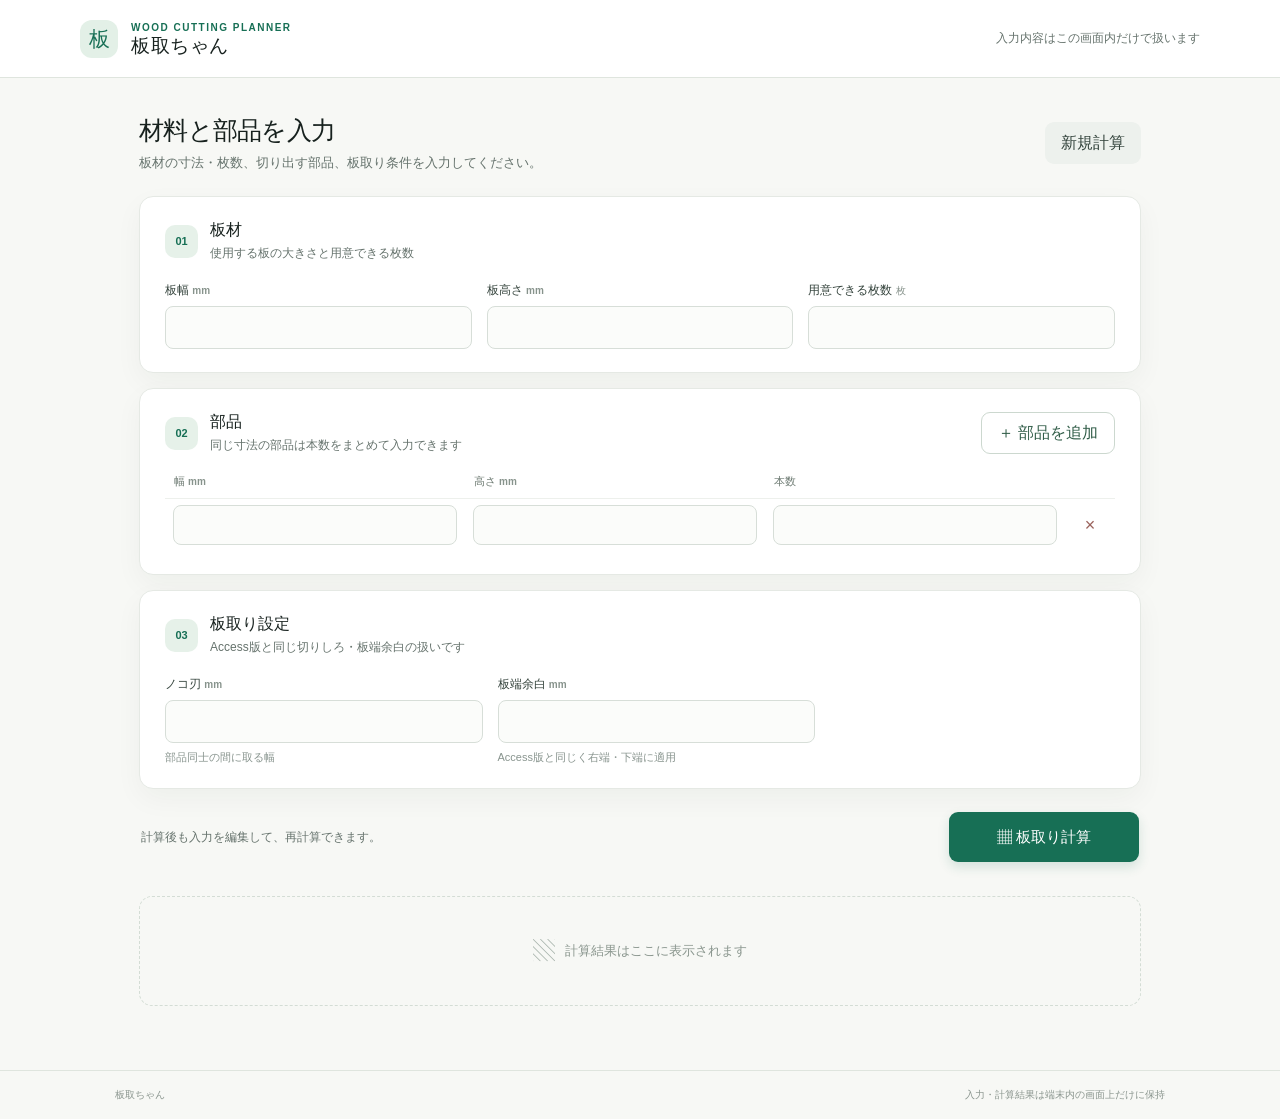
==== index.html @ e0b3828d "Add files via upload" ====
<!doctype html>
<html lang="ja">
<head>
  <meta charset="utf-8">
  <meta name="viewport" content="width=device-width, initial-scale=1">
  <meta name="theme-color" content="#f7f8f5">
  <title>板取ちゃん</title>
  <link rel="stylesheet" href="./style.css">
  <script src="./app.js" defer></script>
</head>
<body>
  <header class="site-header">
    <div class="brand-mark" aria-hidden="true">板</div>
    <div>
      <p class="eyebrow">WOOD CUTTING PLANNER</p>
      <h1>板取ちゃん</h1>
    </div>
    <p class="header-note">入力内容はこの画面内だけで扱います</p>
  </header>

  <main class="page-shell">
    <div class="intro-row">
      <div>
        <h2>材料と部品を入力</h2>
        <p>板材の寸法・枚数、切り出す部品、板取り条件を入力してください。</p>
      </div>
      <button class="button button-quiet" id="newCalculation" type="button">新規計算</button>
    </div>

    <div id="message" class="message" role="status" aria-live="polite" hidden></div>

    <form id="plannerForm" novalidate>
      <section class="card material-card" aria-labelledby="materialHeading">
        <div class="section-heading">
          <div class="step-badge">01</div>
          <div><h3 id="materialHeading">板材</h3><p>使用する板の大きさと用意できる枚数</p></div>
        </div>
        <div class="field-grid three-columns">
          <label class="field"><span>板幅 <small>mm</small></span><input name="boardWidth" type="number" min="1" step="1" inputmode="numeric" required></label>
          <label class="field"><span>板高さ <small>mm</small></span><input name="boardHeight" type="number" min="1" step="1" inputmode="numeric" required></label>
          <label class="field"><span>用意できる枚数 <small>枚</small></span><input name="boardCount" type="number" min="1" step="1" inputmode="numeric" required></label>
        </div>
      </section>

      <section class="card parts-card" aria-labelledby="partsHeading">
        <div class="section-heading section-heading-between">
          <div class="heading-with-badge"><div class="step-badge">02</div><div><h3 id="partsHeading">部品</h3><p>同じ寸法の部品は本数をまとめて入力できます</p></div></div>
          <button class="button button-outline" id="addPart" type="button"><span aria-hidden="true">＋</span> 部品を追加</button>
        </div>
        <div class="parts-table-wrap">
          <table class="parts-table">
            <thead><tr><th scope="col">幅 <small>mm</small></th><th scope="col">高さ <small>mm</small></th><th scope="col">本数</th><th scope="col"><span class="sr-only">操作</span></th></tr></thead>
            <tbody id="partsBody"></tbody>
          </table>
        </div>
      </section>

      <section class="card settings-card" aria-labelledby="settingsHeading">
        <div class="section-heading">
          <div class="step-badge">03</div>
          <div><h3 id="settingsHeading">板取り設定</h3><p>Access版と同じ切りしろ・板端余白の扱いです</p></div>
        </div>
        <div class="field-grid two-columns">
          <label class="field"><span>ノコ刃 <small>mm</small></span><input name="kerf" type="number" min="0" step="1" inputmode="numeric" required><span class="field-hint">部品同士の間に取る幅</span></label>
          <label class="field"><span>板端余白 <small>mm</small></span><input name="edgeMargin" type="number" min="0" step="1" inputmode="numeric" required><span class="field-hint">Access版と同じく右端・下端に適用</span></label>
        </div>
      </section>

      <div class="calculate-row">
        <p>計算後も入力を編集して、再計算できます。</p>
        <button class="button button-primary" type="submit"><span aria-hidden="true">▦</span> 板取り計算</button>
      </div>
    </form>

    <section id="results" class="results" aria-labelledby="resultsHeading" hidden>
      <div class="results-title-row">
        <div><p class="eyebrow">CALCULATION RESULT</p><h2 id="resultsHeading">計算結果</h2></div>
        <button id="printBoard" class="button button-outline print-button" type="button">この板を印刷</button>
      </div>
      <div id="summary" class="summary-grid"></div>
      <div id="unplacedPanel" class="unplaced-panel" hidden></div>

      <section class="card diagram-card" aria-labelledby="diagramHeading">
        <div class="diagram-heading">
          <div><h3 id="diagramHeading">切断図</h3><p id="boardCaption" class="muted"></p></div>
          <div class="board-navigation"><button id="previousBoard" class="icon-button" type="button" aria-label="前の板">←</button><span id="boardCounter"></span><button id="nextBoard" class="icon-button" type="button" aria-label="次の板">→</button></div>
        </div>
        <div class="diagram-layout">
          <div class="svg-wrap"><svg id="boardSvg" role="img" aria-labelledby="svgTitle svgDescription"></svg></div>
          <aside class="board-facts"><h4>この板の情報</h4><dl id="boardFacts"></dl></aside>
        </div>
        <div class="diagram-legend"><span><i class="legend-part"></i>切り出す部品</span><span><i class="legend-boundary"></i>板端余白の境界（右・下）</span><span class="legend-note">図は板の寸法比に合わせて表示</span></div>
      </section>
      <p class="temporary-note">結果はこの画面を閉じると消えます。「新規計算」で入力と結果を初期化します。</p>
    </section>

    <div id="emptyResults" class="empty-results"><span class="empty-icon" aria-hidden="true">▧</span><p>計算結果はここに表示されます</p></div>
  </main>
  <footer><span>板取ちゃん</span><span>入力・計算結果は端末内の画面上だけに保持</span></footer>
</body>
</html>
---- style.css ----
:root{font-family:Inter,"Yu Gothic UI","Meiryo",sans-serif;color:#17211e;background:#f7f8f5;font-synthesis:none;text-rendering:optimizeLegibility;--ink:#17211e;--muted:#66736d;--line:#dfe5de;--green:#176f55;--green-dark:#105b45;--mint:#e6f1e9;--surface:#fff;--warning:#fff3dc;--warning-line:#e7c888;--shadow:0 10px 28px rgba(23,43,34,.045)}*{box-sizing:border-box}body{margin:0;min-width:320px}.site-header{height:78px;background:#fff;border-bottom:1px solid var(--line);display:flex;align-items:center;gap:13px;padding:0 max(22px,calc((100% - 1120px)/2))}.brand-mark{width:38px;height:38px;border-radius:12px;background:#e3f0e7;color:var(--green);font-weight:800;display:grid;place-items:center;font-size:21px}.eyebrow{color:var(--green);font-size:10px;letter-spacing:.15em;font-weight:800;margin:0 0 3px}.site-header h1{font-size:19px;line-height:1;margin:0;font-weight:750;letter-spacing:.03em}.header-note{margin-left:auto;color:var(--muted);font-size:12px}.page-shell{max-width:1050px;padding:36px 24px 64px;margin:0 auto}.intro-row,.results-title-row,.section-heading-between,.diagram-heading{display:flex;justify-content:space-between;align-items:center;gap:18px}.intro-row{margin-bottom:24px}.intro-row h2,.results-title-row h2{font-size:25px;margin:0 0 7px;letter-spacing:-.03em}.intro-row p,.section-heading p,.diagram-heading p{margin:0;color:var(--muted);font-size:13px}.button{border:0;border-radius:9px;font:inherit;font-weight:700;cursor:pointer;min-height:42px;padding:0 16px;transition:background .15s,transform .15s}.button:hover{transform:translateY(-1px)}.button-quiet{background:#edf1ed;color:#35453e}.button-quiet:hover,.button-outline:hover{background:#e4ebe5}.button-outline{border:1px solid #ccd8cf;background:#fff;color:#315d48}.button-primary{background:var(--green);color:#fff;min-width:190px;min-height:50px;font-size:15px;box-shadow:0 5px 12px rgba(23,111,85,.16)}.button-primary:hover{background:var(--green-dark)}.card{background:var(--surface);border:1px solid #e5e9e4;border-radius:14px;box-shadow:var(--shadow);padding:23px 25px;margin-bottom:15px}.section-heading,.heading-with-badge{display:flex;align-items:center;gap:12px}.section-heading{margin-bottom:20px}.step-badge{width:33px;height:33px;border-radius:10px;background:var(--mint);color:var(--green);display:grid;place-items:center;font-size:11px;font-weight:800;flex:none}.section-heading h3,.diagram-heading h3{font-size:16px;margin:0 0 4px}.section-heading p{font-size:12px}.field-grid{display:grid;gap:15px}.three-columns{grid-template-columns:repeat(3,minmax(0,1fr))}.two-columns{grid-template-columns:repeat(2,minmax(0,1fr));max-width:650px}.field{display:flex;flex-direction:column;gap:7px;color:#35443d;font-size:12px;font-weight:700}.field small,.parts-table th small{color:#87938c;font-size:10px;font-weight:600}.field input,.parts-table input{width:100%;height:43px;border:1px solid #d7ded8;border-radius:8px;background:#fbfcfa;padding:0 11px;color:var(--ink);font:inherit;font-size:15px;outline:none}.field input:focus,.parts-table input:focus{border-color:#62a183;box-shadow:0 0 0 3px rgba(78,145,110,.13)}.field-hint{font-weight:400;color:#89958f;font-size:11px}.parts-table-wrap{overflow-x:auto}.parts-table{width:100%;border-collapse:collapse;min-width:450px}.parts-table th{text-align:left;color:#6e7b73;font-size:11px;font-weight:700;padding:0 9px 9px}.parts-table td{padding:6px 8px;border-top:1px solid #edf0ec}.parts-table td:last-child{text-align:right;width:50px}.parts-table input{height:40px}.remove-part{width:34px;height:34px;border:0;border-radius:8px;background:transparent;color:#9a625c;font-size:18px;cursor:pointer}.remove-part:hover{background:#fbefed}.calculate-row{display:flex;align-items:center;justify-content:space-between;gap:16px;padding:8px 2px 0}.calculate-row p{font-size:12px;color:var(--muted)}.message{margin:-7px 0 18px;border:1px solid var(--warning-line);background:var(--warning);color:#684d17;border-radius:9px;padding:12px 14px;font-size:13px}.results{margin-top:44px}.results-title-row{margin-bottom:17px}.summary-grid{display:grid;grid-template-columns:repeat(4,minmax(0,1fr));gap:12px;margin-bottom:14px}.summary-card{background:#fff;border:1px solid #e4e9e3;border-radius:12px;padding:16px 17px;box-shadow:var(--shadow)}.summary-label{font-size:11px;color:var(--muted);margin:0 0 9px}.summary-value{font-size:21px;font-weight:780;letter-spacing:-.03em;margin:0}.summary-unit{font-size:11px;color:#78857e;font-weight:600;margin-left:4px}.summary-sub{margin:7px 0 0;color:#89948e;font-size:10px}.unplaced-panel{background:#fff8e8;border:1px solid #eddaa8;border-radius:11px;padding:16px 18px;margin-bottom:14px}.unplaced-panel h3{margin:0 0 10px;font-size:14px;color:#704f12}.unplaced-panel table{border-collapse:collapse;width:100%;font-size:13px}.unplaced-panel th,.unplaced-panel td{text-align:left;padding:7px;border-top:1px solid #f0e2bd}.diagram-card{padding:22px 24px 17px}.diagram-heading{margin-bottom:18px}.board-navigation{display:flex;align-items:center;gap:12px;font-size:12px;color:#58675f;font-weight:700}.icon-button{width:35px;height:35px;border:1px solid #dbe2dc;background:#fff;color:#315b47;border-radius:9px;font-size:18px;cursor:pointer}.icon-button:disabled{opacity:.4;cursor:not-allowed}.diagram-layout{display:grid;grid-template-columns:minmax(0,1fr) 205px;align-items:center;gap:20px}.svg-wrap{background:#f5f7f3;border-radius:10px;padding:18px;min-height:240px;display:grid;place-items:center}.svg-wrap svg{display:block;width:100%;height:auto;max-height:540px}.board-facts{align-self:stretch;padding:12px 0}.board-facts h4{font-size:12px;margin:0 0 12px}.board-facts dl{margin:0}.fact-row{padding:8px 0;border-top:1px solid #edf0ec;display:flex;justify-content:space-between;gap:8px;font-size:11px}.fact-row dt{color:var(--muted)}.fact-row dd{margin:0;font-weight:700}.diagram-legend{display:flex;gap:18px;align-items:center;flex-wrap:wrap;border-top:1px solid #edf0ec;margin-top:15px;padding-top:12px;font-size:10px;color:#748078}.diagram-legend span{display:flex;align-items:center;gap:6px}.legend-part{display:inline-block;width:13px;height:10px;border-radius:2px;background:#23795d}.legend-boundary{display:inline-block;width:18px;border-top:2px dashed #a46f36}.legend-note{margin-left:auto}.temporary-note{font-size:11px;color:#849089;text-align:right;margin-top:12px}.empty-results{border:1px dashed #d4ddd5;border-radius:13px;min-height:110px;display:flex;align-items:center;justify-content:center;gap:10px;color:#8a968e;margin-top:34px;font-size:13px}.empty-results[hidden],.results[hidden]{display:none}.empty-icon{font-size:22px;color:#a6b2aa}.sr-only{position:absolute;width:1px;height:1px;padding:0;margin:-1px;overflow:hidden;clip:rect(0,0,0,0);white-space:nowrap;border:0}footer{border-top:1px solid var(--line);padding:17px max(22px,calc((100% - 1050px)/2));display:flex;justify-content:space-between;gap:12px;color:#8a958e;font-size:10px}
@media(max-width:720px){.site-header{height:68px;padding:0 17px}.header-note{font-size:10px;max-width:130px;text-align:right}.page-shell{padding:27px 15px 44px}.intro-row h2,.results-title-row h2{font-size:21px}.intro-row p{font-size:12px;line-height:1.6}.card{padding:19px 17px;border-radius:12px}.section-heading-between{align-items:flex-start}.section-heading-between>.button{padding:0 11px;min-height:38px;font-size:11px;white-space:nowrap}.three-columns{grid-template-columns:1fr 1fr}.three-columns .field:last-child{grid-column:1/-1}.two-columns{grid-template-columns:1fr}.calculate-row{align-items:stretch;flex-direction:column;gap:5px}.calculate-row p{margin:4px 0}.button-primary{width:100%}.summary-grid{grid-template-columns:1fr 1fr;gap:8px}.summary-card{padding:13px}.summary-value{font-size:18px}.diagram-card{padding:18px 14px 14px}.diagram-layout{grid-template-columns:1fr;gap:8px}.svg-wrap{padding:10px;min-height:160px}.board-facts{padding:5px 2px}.board-facts dl{display:grid;grid-template-columns:1fr 1fr;column-gap:12px}.fact-row{font-size:10px}.diagram-legend{gap:9px 14px}.legend-note{margin-left:0}.results-title-row{align-items:flex-end}.print-button{font-size:11px;padding:0 10px;min-height:36px}.empty-results{min-height:90px}footer{padding:15px;flex-direction:column}}
@media(max-width:390px){.header-note{display:none}.three-columns{grid-template-columns:1fr 1fr}.section-heading p{font-size:10px}.heading-with-badge{gap:9px}}
@media print{body{background:#fff}.site-header,.intro-row,#plannerForm,#message,.results-title-row .print-button,.board-navigation,.unplaced-panel,footer,.temporary-note,.diagram-legend{display:none!important}.page-shell{max-width:none;padding:0;margin:0}.results{display:block!important;margin:0}.results-title-row{display:block;margin:0 0 10px}.results-title-row h2{font-size:17px}.summary-grid{grid-template-columns:repeat(4,1fr);gap:6px;margin-bottom:8px}.summary-card{padding:8px;box-shadow:none}.summary-value{font-size:15px}.summary-label{margin-bottom:4px}.diagram-card{box-shadow:none;border:0;padding:5px}.diagram-heading{margin-bottom:7px}.diagram-layout{grid-template-columns:minmax(0,1fr) 170px;gap:12px}.svg-wrap{min-height:0;padding:4px;background:#fff}.svg-wrap svg{max-height:175mm}.board-facts{padding:5px}.empty-results{display:none!important}}
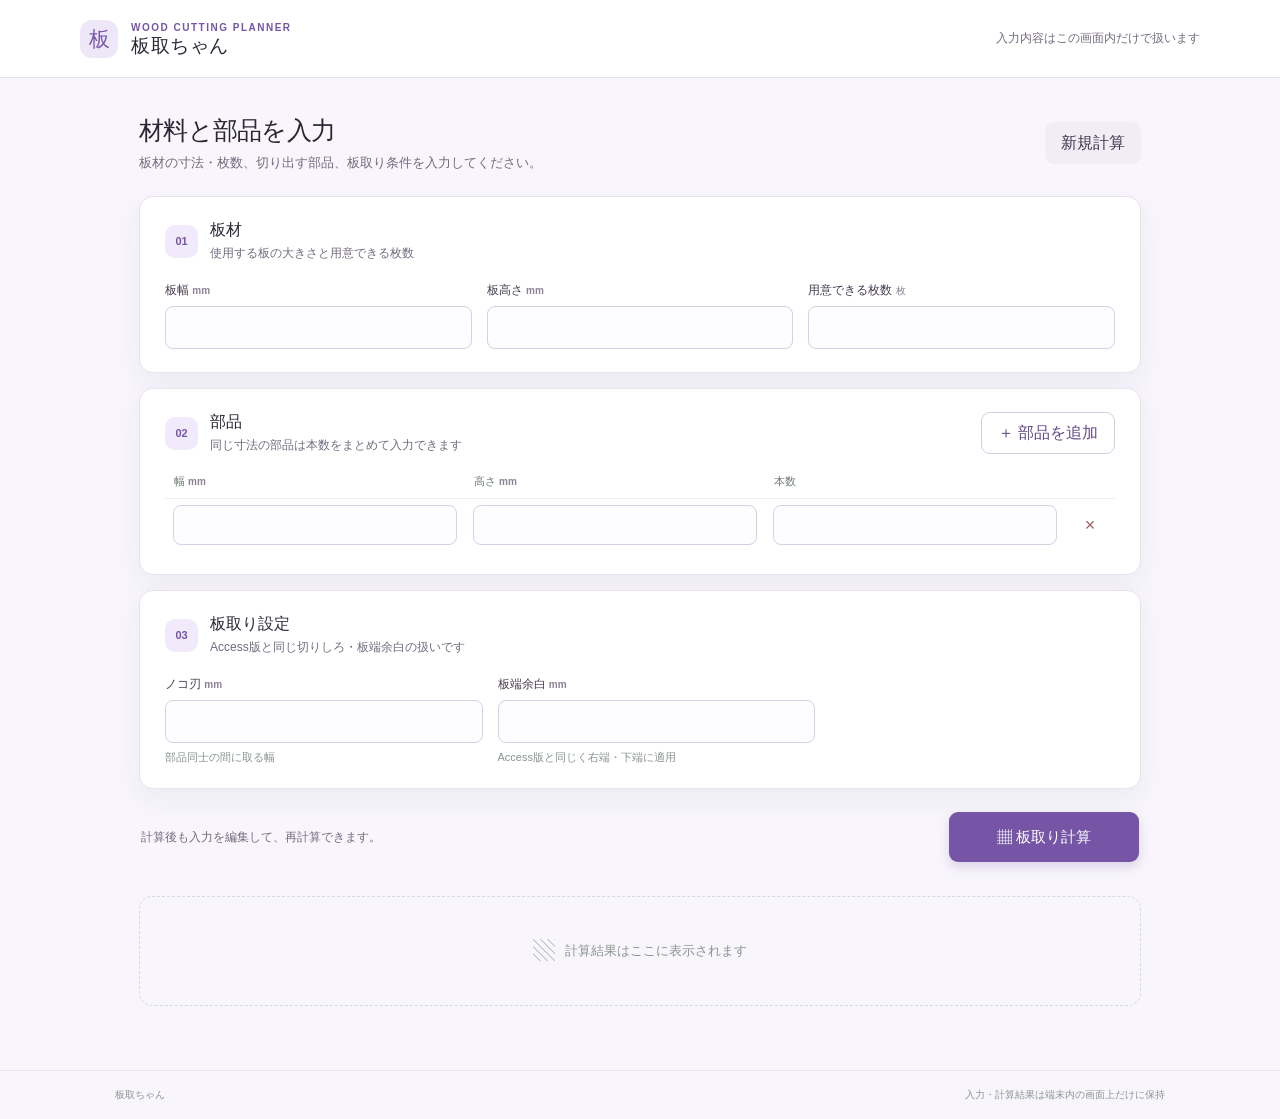
==== commit d1331436: "Add files via upload" ====
--- a/index.html
+++ b/index.html
@@ -1,9 +1,9 @@
-<!doctype html>
+﻿<!doctype html>
 <html lang="ja">
 <head>
   <meta charset="utf-8">
   <meta name="viewport" content="width=device-width, initial-scale=1">
-  <meta name="theme-color" content="#f7f8f5">
+  <meta name="theme-color" content="#f8f6fc">
   <title>板取ちゃん</title>
   <link rel="stylesheet" href="./style.css">
   <script src="./app.js" defer></script>
@@ -98,4 +98,4 @@
   </main>
   <footer><span>板取ちゃん</span><span>入力・計算結果は端末内の画面上だけに保持</span></footer>
 </body>
-</html>+</html>
--- a/style.css
+++ b/style.css
@@ -1,4 +1,4 @@
-:root{font-family:Inter,"Yu Gothic UI","Meiryo",sans-serif;color:#17211e;background:#f7f8f5;font-synthesis:none;text-rendering:optimizeLegibility;--ink:#17211e;--muted:#66736d;--line:#dfe5de;--green:#176f55;--green-dark:#105b45;--mint:#e6f1e9;--surface:#fff;--warning:#fff3dc;--warning-line:#e7c888;--shadow:0 10px 28px rgba(23,43,34,.045)}*{box-sizing:border-box}body{margin:0;min-width:320px}.site-header{height:78px;background:#fff;border-bottom:1px solid var(--line);display:flex;align-items:center;gap:13px;padding:0 max(22px,calc((100% - 1120px)/2))}.brand-mark{width:38px;height:38px;border-radius:12px;background:#e3f0e7;color:var(--green);font-weight:800;display:grid;place-items:center;font-size:21px}.eyebrow{color:var(--green);font-size:10px;letter-spacing:.15em;font-weight:800;margin:0 0 3px}.site-header h1{font-size:19px;line-height:1;margin:0;font-weight:750;letter-spacing:.03em}.header-note{margin-left:auto;color:var(--muted);font-size:12px}.page-shell{max-width:1050px;padding:36px 24px 64px;margin:0 auto}.intro-row,.results-title-row,.section-heading-between,.diagram-heading{display:flex;justify-content:space-between;align-items:center;gap:18px}.intro-row{margin-bottom:24px}.intro-row h2,.results-title-row h2{font-size:25px;margin:0 0 7px;letter-spacing:-.03em}.intro-row p,.section-heading p,.diagram-heading p{margin:0;color:var(--muted);font-size:13px}.button{border:0;border-radius:9px;font:inherit;font-weight:700;cursor:pointer;min-height:42px;padding:0 16px;transition:background .15s,transform .15s}.button:hover{transform:translateY(-1px)}.button-quiet{background:#edf1ed;color:#35453e}.button-quiet:hover,.button-outline:hover{background:#e4ebe5}.button-outline{border:1px solid #ccd8cf;background:#fff;color:#315d48}.button-primary{background:var(--green);color:#fff;min-width:190px;min-height:50px;font-size:15px;box-shadow:0 5px 12px rgba(23,111,85,.16)}.button-primary:hover{background:var(--green-dark)}.card{background:var(--surface);border:1px solid #e5e9e4;border-radius:14px;box-shadow:var(--shadow);padding:23px 25px;margin-bottom:15px}.section-heading,.heading-with-badge{display:flex;align-items:center;gap:12px}.section-heading{margin-bottom:20px}.step-badge{width:33px;height:33px;border-radius:10px;background:var(--mint);color:var(--green);display:grid;place-items:center;font-size:11px;font-weight:800;flex:none}.section-heading h3,.diagram-heading h3{font-size:16px;margin:0 0 4px}.section-heading p{font-size:12px}.field-grid{display:grid;gap:15px}.three-columns{grid-template-columns:repeat(3,minmax(0,1fr))}.two-columns{grid-template-columns:repeat(2,minmax(0,1fr));max-width:650px}.field{display:flex;flex-direction:column;gap:7px;color:#35443d;font-size:12px;font-weight:700}.field small,.parts-table th small{color:#87938c;font-size:10px;font-weight:600}.field input,.parts-table input{width:100%;height:43px;border:1px solid #d7ded8;border-radius:8px;background:#fbfcfa;padding:0 11px;color:var(--ink);font:inherit;font-size:15px;outline:none}.field input:focus,.parts-table input:focus{border-color:#62a183;box-shadow:0 0 0 3px rgba(78,145,110,.13)}.field-hint{font-weight:400;color:#89958f;font-size:11px}.parts-table-wrap{overflow-x:auto}.parts-table{width:100%;border-collapse:collapse;min-width:450px}.parts-table th{text-align:left;color:#6e7b73;font-size:11px;font-weight:700;padding:0 9px 9px}.parts-table td{padding:6px 8px;border-top:1px solid #edf0ec}.parts-table td:last-child{text-align:right;width:50px}.parts-table input{height:40px}.remove-part{width:34px;height:34px;border:0;border-radius:8px;background:transparent;color:#9a625c;font-size:18px;cursor:pointer}.remove-part:hover{background:#fbefed}.calculate-row{display:flex;align-items:center;justify-content:space-between;gap:16px;padding:8px 2px 0}.calculate-row p{font-size:12px;color:var(--muted)}.message{margin:-7px 0 18px;border:1px solid var(--warning-line);background:var(--warning);color:#684d17;border-radius:9px;padding:12px 14px;font-size:13px}.results{margin-top:44px}.results-title-row{margin-bottom:17px}.summary-grid{display:grid;grid-template-columns:repeat(4,minmax(0,1fr));gap:12px;margin-bottom:14px}.summary-card{background:#fff;border:1px solid #e4e9e3;border-radius:12px;padding:16px 17px;box-shadow:var(--shadow)}.summary-label{font-size:11px;color:var(--muted);margin:0 0 9px}.summary-value{font-size:21px;font-weight:780;letter-spacing:-.03em;margin:0}.summary-unit{font-size:11px;color:#78857e;font-weight:600;margin-left:4px}.summary-sub{margin:7px 0 0;color:#89948e;font-size:10px}.unplaced-panel{background:#fff8e8;border:1px solid #eddaa8;border-radius:11px;padding:16px 18px;margin-bottom:14px}.unplaced-panel h3{margin:0 0 10px;font-size:14px;color:#704f12}.unplaced-panel table{border-collapse:collapse;width:100%;font-size:13px}.unplaced-panel th,.unplaced-panel td{text-align:left;padding:7px;border-top:1px solid #f0e2bd}.diagram-card{padding:22px 24px 17px}.diagram-heading{margin-bottom:18px}.board-navigation{display:flex;align-items:center;gap:12px;font-size:12px;color:#58675f;font-weight:700}.icon-button{width:35px;height:35px;border:1px solid #dbe2dc;background:#fff;color:#315b47;border-radius:9px;font-size:18px;cursor:pointer}.icon-button:disabled{opacity:.4;cursor:not-allowed}.diagram-layout{display:grid;grid-template-columns:minmax(0,1fr) 205px;align-items:center;gap:20px}.svg-wrap{background:#f5f7f3;border-radius:10px;padding:18px;min-height:240px;display:grid;place-items:center}.svg-wrap svg{display:block;width:100%;height:auto;max-height:540px}.board-facts{align-self:stretch;padding:12px 0}.board-facts h4{font-size:12px;margin:0 0 12px}.board-facts dl{margin:0}.fact-row{padding:8px 0;border-top:1px solid #edf0ec;display:flex;justify-content:space-between;gap:8px;font-size:11px}.fact-row dt{color:var(--muted)}.fact-row dd{margin:0;font-weight:700}.diagram-legend{display:flex;gap:18px;align-items:center;flex-wrap:wrap;border-top:1px solid #edf0ec;margin-top:15px;padding-top:12px;font-size:10px;color:#748078}.diagram-legend span{display:flex;align-items:center;gap:6px}.legend-part{display:inline-block;width:13px;height:10px;border-radius:2px;background:#23795d}.legend-boundary{display:inline-block;width:18px;border-top:2px dashed #a46f36}.legend-note{margin-left:auto}.temporary-note{font-size:11px;color:#849089;text-align:right;margin-top:12px}.empty-results{border:1px dashed #d4ddd5;border-radius:13px;min-height:110px;display:flex;align-items:center;justify-content:center;gap:10px;color:#8a968e;margin-top:34px;font-size:13px}.empty-results[hidden],.results[hidden]{display:none}.empty-icon{font-size:22px;color:#a6b2aa}.sr-only{position:absolute;width:1px;height:1px;padding:0;margin:-1px;overflow:hidden;clip:rect(0,0,0,0);white-space:nowrap;border:0}footer{border-top:1px solid var(--line);padding:17px max(22px,calc((100% - 1050px)/2));display:flex;justify-content:space-between;gap:12px;color:#8a958e;font-size:10px}
+﻿:root{font-family:Inter,"Yu Gothic UI","Meiryo",sans-serif;color:#2b2635;background:#f8f6fc;font-synthesis:none;text-rendering:optimizeLegibility;--ink:#2b2635;--muted:#736b7e;--line:#e7e0ef;--green:#7655a6;--green-dark:#60418e;--mint:#f0eafb;--surface:#fff;--warning:#fff3dc;--warning-line:#e7c888;--shadow:0 10px 28px rgba(56,36,80,.06)}*{box-sizing:border-box}body{margin:0;min-width:320px}.site-header{height:78px;background:#fff;border-bottom:1px solid var(--line);display:flex;align-items:center;gap:13px;padding:0 max(22px,calc((100% - 1120px)/2))}.brand-mark{width:38px;height:38px;border-radius:12px;background:#eee7f8;color:var(--green);font-weight:800;display:grid;place-items:center;font-size:21px}.eyebrow{color:var(--green);font-size:10px;letter-spacing:.15em;font-weight:800;margin:0 0 3px}.site-header h1{font-size:19px;line-height:1;margin:0;font-weight:750;letter-spacing:.03em}.header-note{margin-left:auto;color:var(--muted);font-size:12px}.page-shell{max-width:1050px;padding:36px 24px 64px;margin:0 auto}.intro-row,.results-title-row,.section-heading-between,.diagram-heading{display:flex;justify-content:space-between;align-items:center;gap:18px}.intro-row{margin-bottom:24px}.intro-row h2,.results-title-row h2{font-size:25px;margin:0 0 7px;letter-spacing:-.03em}.intro-row p,.section-heading p,.diagram-heading p{margin:0;color:var(--muted);font-size:13px}.button{border:0;border-radius:9px;font:inherit;font-weight:700;cursor:pointer;min-height:42px;padding:0 16px;transition:background .15s,transform .15s}.button:hover{transform:translateY(-1px)}.button-quiet{background:#f0edf5;color:#42374e}.button-quiet:hover,.button-outline:hover{background:#e7e0ef}.button-outline{border:1px solid #d6cbe5;background:#fff;color:#624989}.button-primary{background:var(--green);color:#fff;min-width:190px;min-height:50px;font-size:15px;box-shadow:0 5px 12px rgba(105,72,148,.2)}.button-primary:hover{background:var(--green-dark)}.card{background:var(--surface);border:1px solid #e8e1ef;border-radius:14px;box-shadow:var(--shadow);padding:23px 25px;margin-bottom:15px}.section-heading,.heading-with-badge{display:flex;align-items:center;gap:12px}.section-heading{margin-bottom:20px}.step-badge{width:33px;height:33px;border-radius:10px;background:var(--mint);color:var(--green);display:grid;place-items:center;font-size:11px;font-weight:800;flex:none}.section-heading h3,.diagram-heading h3{font-size:16px;margin:0 0 4px}.section-heading p{font-size:12px}.field-grid{display:grid;gap:15px}.three-columns{grid-template-columns:repeat(3,minmax(0,1fr))}.two-columns{grid-template-columns:repeat(2,minmax(0,1fr));max-width:650px}.field{display:flex;flex-direction:column;gap:7px;color:#463d51;font-size:12px;font-weight:700}.field small,.parts-table th small{color:#8a8195;font-size:10px;font-weight:600}.field input,.parts-table input{width:100%;height:43px;border:1px solid #d8cfe4;border-radius:8px;background:#fdfcff;padding:0 11px;color:var(--ink);font:inherit;font-size:15px;outline:none}.field input:focus,.parts-table input:focus{border-color:#a68bc9;box-shadow:0 0 0 3px rgba(132,96,177,.17)}.field-hint{font-weight:400;color:#89958f;font-size:11px}.parts-table-wrap{overflow-x:auto}.parts-table{width:100%;border-collapse:collapse;min-width:450px}.parts-table th{text-align:left;color:#6e7b73;font-size:11px;font-weight:700;padding:0 9px 9px}.parts-table td{padding:6px 8px;border-top:1px solid #edf0ec}.parts-table td:last-child{text-align:right;width:50px}.parts-table input{height:40px}.remove-part{width:34px;height:34px;border:0;border-radius:8px;background:transparent;color:#9a625c;font-size:18px;cursor:pointer}.remove-part:hover{background:#fbefed}.calculate-row{display:flex;align-items:center;justify-content:space-between;gap:16px;padding:8px 2px 0}.calculate-row p{font-size:12px;color:var(--muted)}.message{margin:-7px 0 18px;border:1px solid var(--warning-line);background:var(--warning);color:#684d17;border-radius:9px;padding:12px 14px;font-size:13px}.results{margin-top:44px}.results-title-row{margin-bottom:17px}.summary-grid{display:grid;grid-template-columns:repeat(4,minmax(0,1fr));gap:12px;margin-bottom:14px}.summary-card{background:#fff;border:1px solid #e4e9e3;border-radius:12px;padding:16px 17px;box-shadow:var(--shadow)}.summary-label{font-size:11px;color:var(--muted);margin:0 0 9px}.summary-value{font-size:21px;font-weight:780;letter-spacing:-.03em;margin:0}.summary-unit{font-size:11px;color:#78857e;font-weight:600;margin-left:4px}.summary-sub{margin:7px 0 0;color:#89948e;font-size:10px}.unplaced-panel{background:#fff8e8;border:1px solid #eddaa8;border-radius:11px;padding:16px 18px;margin-bottom:14px}.unplaced-panel h3{margin:0 0 10px;font-size:14px;color:#704f12}.unplaced-panel table{border-collapse:collapse;width:100%;font-size:13px}.unplaced-panel th,.unplaced-panel td{text-align:left;padding:7px;border-top:1px solid #f0e2bd}.diagram-card{padding:22px 24px 17px}.diagram-heading{margin-bottom:18px}.board-navigation{display:flex;align-items:center;gap:12px;font-size:12px;color:#58675f;font-weight:700}.icon-button{width:35px;height:35px;border:1px solid #dbe2dc;background:#fff;color:#315b47;border-radius:9px;font-size:18px;cursor:pointer}.icon-button:disabled{opacity:.4;cursor:not-allowed}.diagram-layout{display:grid;grid-template-columns:minmax(0,1fr) 205px;align-items:center;gap:20px}.svg-wrap{background:#f7f4fb;border-radius:10px;padding:18px;min-height:240px;display:grid;place-items:center}.svg-wrap svg{display:block;width:100%;height:auto;max-height:540px}.board-facts{align-self:stretch;padding:12px 0}.board-facts h4{font-size:12px;margin:0 0 12px}.board-facts dl{margin:0}.fact-row{padding:8px 0;border-top:1px solid #edf0ec;display:flex;justify-content:space-between;gap:8px;font-size:11px}.fact-row dt{color:var(--muted)}.fact-row dd{margin:0;font-weight:700}.diagram-legend{display:flex;gap:18px;align-items:center;flex-wrap:wrap;border-top:1px solid #edf0ec;margin-top:15px;padding-top:12px;font-size:10px;color:#748078}.diagram-legend span{display:flex;align-items:center;gap:6px}.legend-part{display:inline-block;width:13px;height:10px;border-radius:2px;background:#7655a6}.legend-boundary{display:inline-block;width:18px;border-top:2px dashed #9b79bd}.legend-note{margin-left:auto}.temporary-note{font-size:11px;color:#849089;text-align:right;margin-top:12px}.empty-results{border:1px dashed #d4ddd5;border-radius:13px;min-height:110px;display:flex;align-items:center;justify-content:center;gap:10px;color:#8a968e;margin-top:34px;font-size:13px}.empty-results[hidden],.results[hidden]{display:none}.empty-icon{font-size:22px;color:#a6b2aa}.sr-only{position:absolute;width:1px;height:1px;padding:0;margin:-1px;overflow:hidden;clip:rect(0,0,0,0);white-space:nowrap;border:0}footer{border-top:1px solid var(--line);padding:17px max(22px,calc((100% - 1050px)/2));display:flex;justify-content:space-between;gap:12px;color:#8a958e;font-size:10px}
 @media(max-width:720px){.site-header{height:68px;padding:0 17px}.header-note{font-size:10px;max-width:130px;text-align:right}.page-shell{padding:27px 15px 44px}.intro-row h2,.results-title-row h2{font-size:21px}.intro-row p{font-size:12px;line-height:1.6}.card{padding:19px 17px;border-radius:12px}.section-heading-between{align-items:flex-start}.section-heading-between>.button{padding:0 11px;min-height:38px;font-size:11px;white-space:nowrap}.three-columns{grid-template-columns:1fr 1fr}.three-columns .field:last-child{grid-column:1/-1}.two-columns{grid-template-columns:1fr}.calculate-row{align-items:stretch;flex-direction:column;gap:5px}.calculate-row p{margin:4px 0}.button-primary{width:100%}.summary-grid{grid-template-columns:1fr 1fr;gap:8px}.summary-card{padding:13px}.summary-value{font-size:18px}.diagram-card{padding:18px 14px 14px}.diagram-layout{grid-template-columns:1fr;gap:8px}.svg-wrap{padding:10px;min-height:160px}.board-facts{padding:5px 2px}.board-facts dl{display:grid;grid-template-columns:1fr 1fr;column-gap:12px}.fact-row{font-size:10px}.diagram-legend{gap:9px 14px}.legend-note{margin-left:0}.results-title-row{align-items:flex-end}.print-button{font-size:11px;padding:0 10px;min-height:36px}.empty-results{min-height:90px}footer{padding:15px;flex-direction:column}}
 @media(max-width:390px){.header-note{display:none}.three-columns{grid-template-columns:1fr 1fr}.section-heading p{font-size:10px}.heading-with-badge{gap:9px}}
-@media print{body{background:#fff}.site-header,.intro-row,#plannerForm,#message,.results-title-row .print-button,.board-navigation,.unplaced-panel,footer,.temporary-note,.diagram-legend{display:none!important}.page-shell{max-width:none;padding:0;margin:0}.results{display:block!important;margin:0}.results-title-row{display:block;margin:0 0 10px}.results-title-row h2{font-size:17px}.summary-grid{grid-template-columns:repeat(4,1fr);gap:6px;margin-bottom:8px}.summary-card{padding:8px;box-shadow:none}.summary-value{font-size:15px}.summary-label{margin-bottom:4px}.diagram-card{box-shadow:none;border:0;padding:5px}.diagram-heading{margin-bottom:7px}.diagram-layout{grid-template-columns:minmax(0,1fr) 170px;gap:12px}.svg-wrap{min-height:0;padding:4px;background:#fff}.svg-wrap svg{max-height:175mm}.board-facts{padding:5px}.empty-results{display:none!important}}+@media(max-width:720px){.parts-table{min-width:0;table-layout:fixed}.parts-table th:nth-child(1),.parts-table th:nth-child(2){width:32%}.parts-table th:nth-child(3){width:24%}.parts-table th:last-child,.parts-table td:last-child{width:12%;text-align:center}.parts-table th{padding-left:3px;padding-right:3px}.parts-table td{padding-left:3px;padding-right:3px}.parts-table input{padding-left:6px;padding-right:4px;font-size:14px}.remove-part{width:28px}}@media print{body{background:#fff}.site-header,.intro-row,#plannerForm,#message,.results-title-row .print-button,.board-navigation,.unplaced-panel,footer,.temporary-note,.diagram-legend{display:none!important}.page-shell{max-width:none;padding:0;margin:0}.results{display:block!important;margin:0}.results-title-row{display:block;margin:0 0 10px}.results-title-row h2{font-size:17px}.summary-grid{grid-template-columns:repeat(4,1fr);gap:6px;margin-bottom:8px}.summary-card{padding:8px;box-shadow:none}.summary-value{font-size:15px}.summary-label{margin-bottom:4px}.diagram-card{box-shadow:none;border:0;padding:5px}.diagram-heading{margin-bottom:7px}.diagram-layout{grid-template-columns:minmax(0,1fr) 170px;gap:12px}.svg-wrap{min-height:0;padding:4px;background:#fff}.svg-wrap svg{max-height:175mm}.board-facts{padding:5px}.empty-results{display:none!important}}
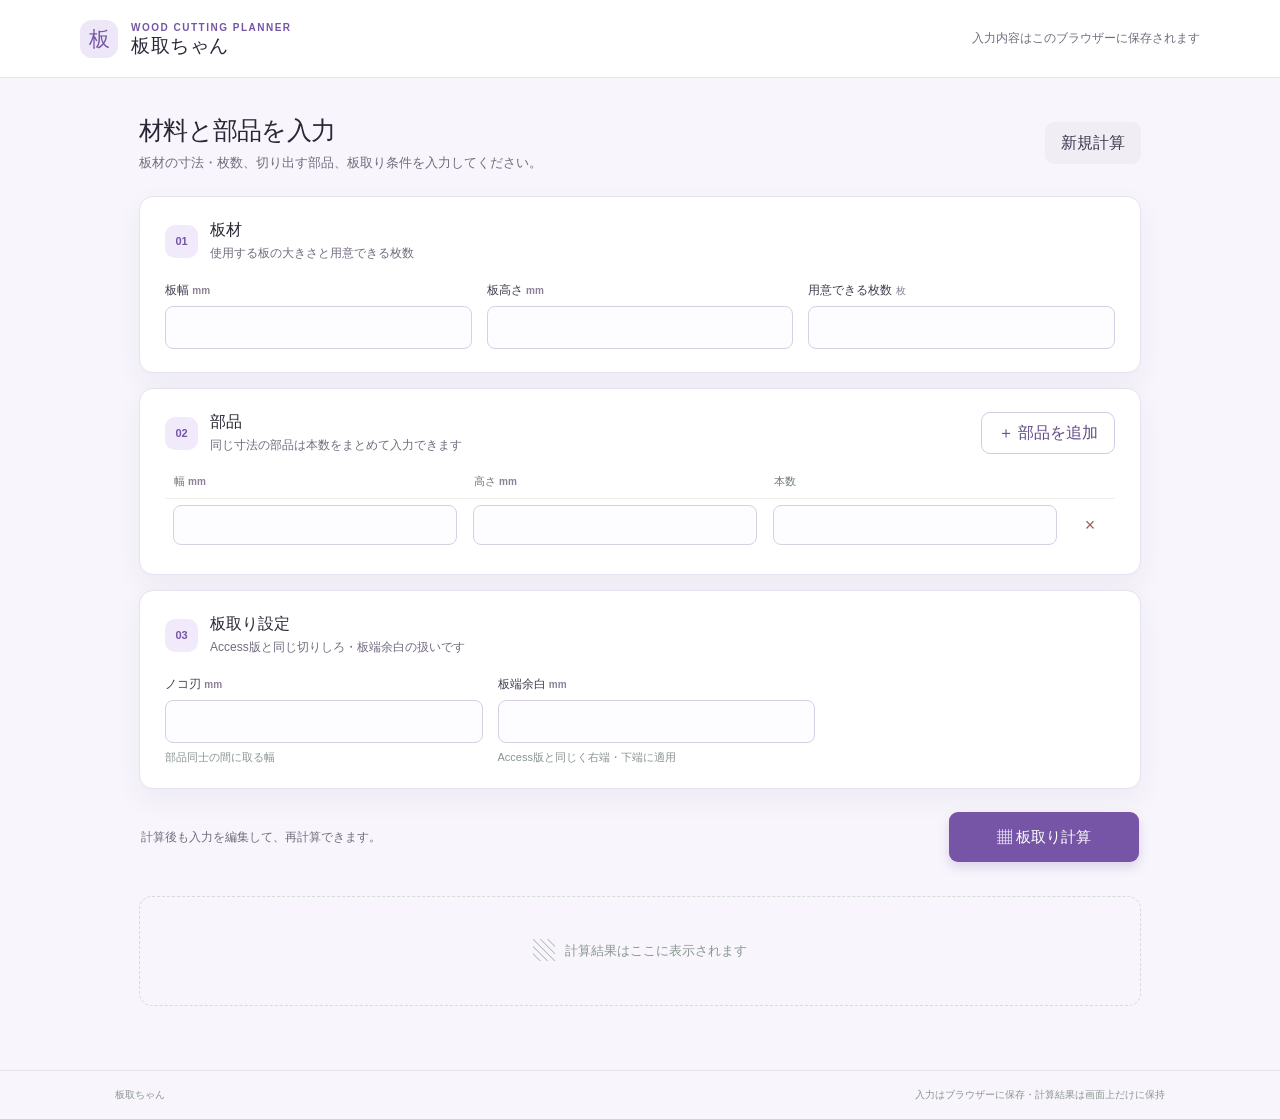
==== commit 77ccfbd5: "Add files via upload" ====
--- a/index.html
+++ b/index.html
@@ -15,7 +15,7 @@
       <p class="eyebrow">WOOD CUTTING PLANNER</p>
       <h1>板取ちゃん</h1>
     </div>
-    <p class="header-note">入力内容はこの画面内だけで扱います</p>
+    <p class="header-note">入力内容はこのブラウザーに保存されます</p>
   </header>
 
   <main class="page-shell">
@@ -91,11 +91,12 @@
         </div>
         <div class="diagram-legend"><span><i class="legend-part"></i>切り出す部品</span><span><i class="legend-boundary"></i>板端余白の境界（右・下）</span><span class="legend-note">図は板の寸法比に合わせて表示</span></div>
       </section>
-      <p class="temporary-note">結果はこの画面を閉じると消えます。「新規計算」で入力と結果を初期化します。</p>
+      <p class="temporary-note">入力はこのブラウザーに保存され、計算結果は画面を閉じると消えます。「新規計算」で両方を消去します。</p>
     </section>
 
     <div id="emptyResults" class="empty-results"><span class="empty-icon" aria-hidden="true">▧</span><p>計算結果はここに表示されます</p></div>
   </main>
-  <footer><span>板取ちゃん</span><span>入力・計算結果は端末内の画面上だけに保持</span></footer>
+  <footer><span>板取ちゃん</span><span>入力はブラウザーに保存・計算結果は画面上だけに保持</span></footer>
 </body>
 </html>
+
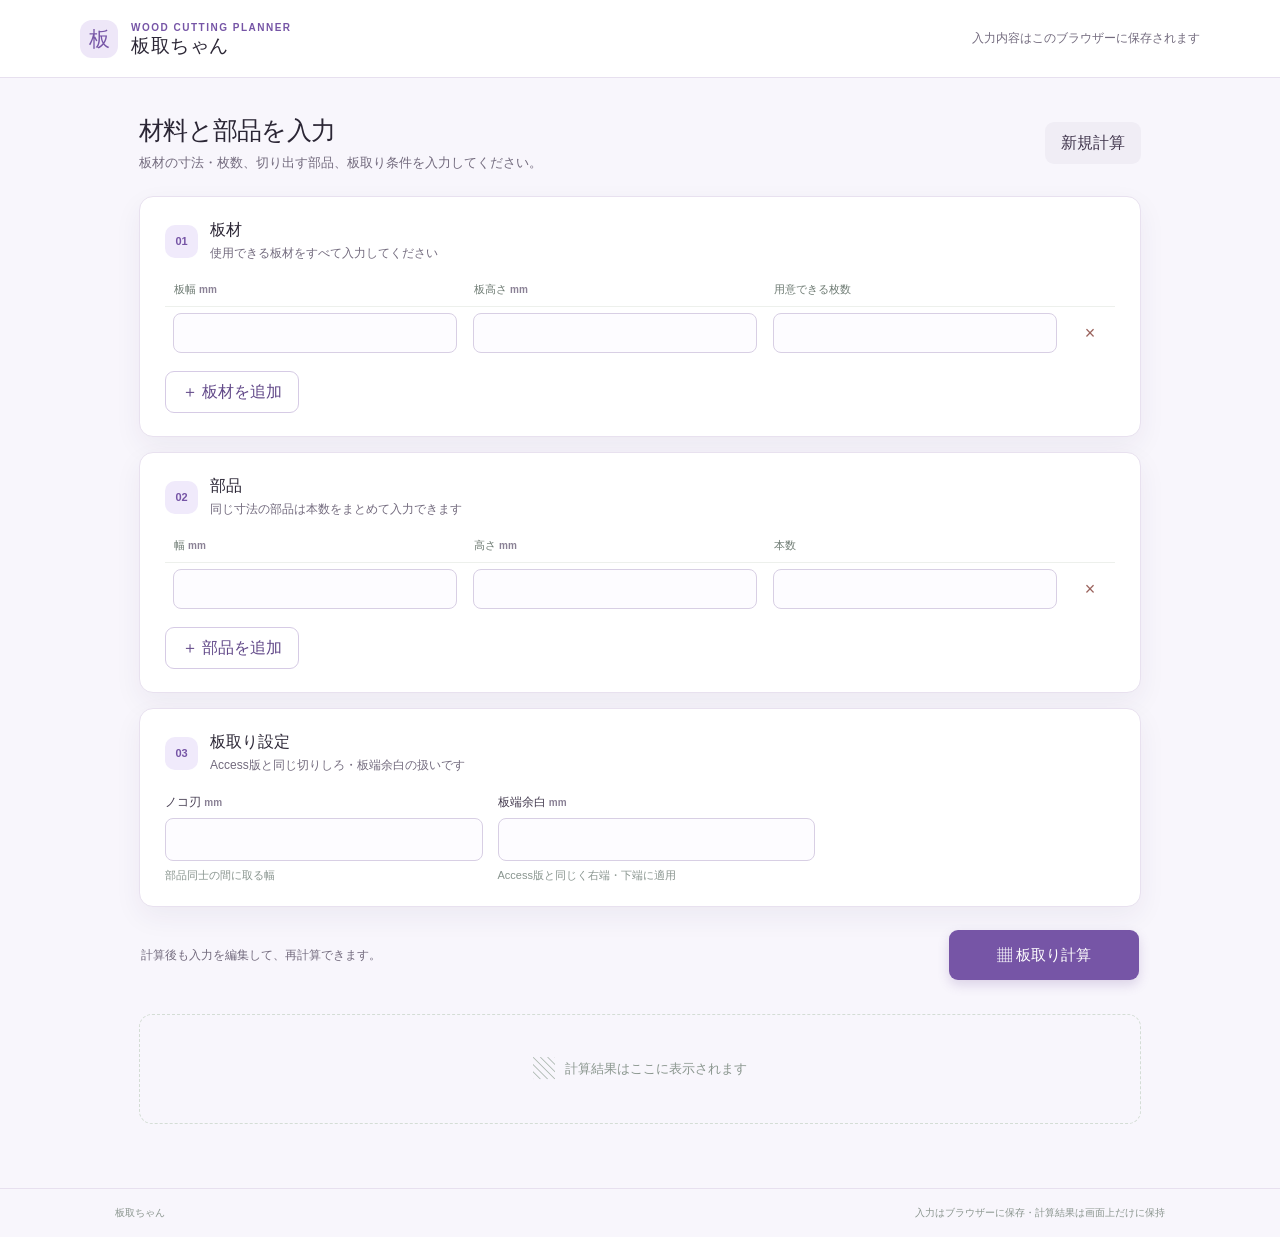
==== commit 7f6423a8: "Add files via upload" ====
--- a/index.html
+++ b/index.html
@@ -33,19 +33,19 @@
       <section class="card material-card" aria-labelledby="materialHeading">
         <div class="section-heading">
           <div class="step-badge">01</div>
-          <div><h3 id="materialHeading">板材</h3><p>使用する板の大きさと用意できる枚数</p></div>
+          <div><h3 id="materialHeading">板材</h3><p>使用できる板材をすべて入力してください</p></div>
         </div>
-        <div class="field-grid three-columns">
-          <label class="field"><span>板幅 <small>mm</small></span><input name="boardWidth" type="number" min="1" step="1" inputmode="numeric" required></label>
-          <label class="field"><span>板高さ <small>mm</small></span><input name="boardHeight" type="number" min="1" step="1" inputmode="numeric" required></label>
-          <label class="field"><span>用意できる枚数 <small>枚</small></span><input name="boardCount" type="number" min="1" step="1" inputmode="numeric" required></label>
+        <div class="parts-table-wrap">
+          <table class="parts-table materials-table">
+            <thead><tr><th scope="col">板幅 <small>mm</small></th><th scope="col">板高さ <small>mm</small></th><th scope="col">用意できる枚数</th><th scope="col"><span class="sr-only">操作</span></th></tr></thead>
+            <tbody id="materialsBody"></tbody>
+          </table>
         </div>
+        <div class="card-add-row"><button class="button button-outline" id="addMaterial" type="button"><span aria-hidden="true">＋</span> 板材を追加</button></div>
       </section>
-
       <section class="card parts-card" aria-labelledby="partsHeading">
-        <div class="section-heading section-heading-between">
+        <div class="section-heading">
           <div class="heading-with-badge"><div class="step-badge">02</div><div><h3 id="partsHeading">部品</h3><p>同じ寸法の部品は本数をまとめて入力できます</p></div></div>
-          <button class="button button-outline" id="addPart" type="button"><span aria-hidden="true">＋</span> 部品を追加</button>
         </div>
         <div class="parts-table-wrap">
           <table class="parts-table">
@@ -53,8 +53,8 @@
             <tbody id="partsBody"></tbody>
           </table>
         </div>
+        <div class="card-add-row"><button class="button button-outline" id="addPart" type="button"><span aria-hidden="true">＋</span> 部品を追加</button></div>
       </section>
-
       <section class="card settings-card" aria-labelledby="settingsHeading">
         <div class="section-heading">
           <div class="step-badge">03</div>
@@ -77,7 +77,8 @@
         <div><p class="eyebrow">CALCULATION RESULT</p><h2 id="resultsHeading">計算結果</h2></div>
         <button id="printBoard" class="button button-outline print-button" type="button">この板を印刷</button>
       </div>
-      <div id="summary" class="summary-grid"></div>
+      <div id="summary" class="summary-grid"></div>
+      <p id="searchNote" class="search-note" hidden></p>
       <div id="unplacedPanel" class="unplaced-panel" hidden></div>
 
       <section class="card diagram-card" aria-labelledby="diagramHeading">
@@ -89,7 +90,7 @@
           <div class="svg-wrap"><svg id="boardSvg" role="img" aria-labelledby="svgTitle svgDescription"></svg></div>
           <aside class="board-facts"><h4>この板の情報</h4><dl id="boardFacts"></dl></aside>
         </div>
-        <div class="diagram-legend"><span><i class="legend-part"></i>切り出す部品</span><span><i class="legend-boundary"></i>板端余白の境界（右・下）</span><span class="legend-note">図は板の寸法比に合わせて表示</span></div>
+        <div class="diagram-legend"><span><i class="legend-part"></i>切り出す部品</span><span><i class="legend-boundary"></i>板端余白の境界（右・下）</span><span class="legend-note">部品をタップすると90度回転し、同じ板の中で詰め直します。</span></div>
       </section>
       <p class="temporary-note">入力はこのブラウザーに保存され、計算結果は画面を閉じると消えます。「新規計算」で両方を消去します。</p>
     </section>
@@ -100,3 +101,4 @@
 </body>
 </html>
 
+
--- a/style.css
+++ b/style.css
@@ -1,4 +1,6 @@
-﻿:root{font-family:Inter,"Yu Gothic UI","Meiryo",sans-serif;color:#2b2635;background:#f8f6fc;font-synthesis:none;text-rendering:optimizeLegibility;--ink:#2b2635;--muted:#736b7e;--line:#e7e0ef;--green:#7655a6;--green-dark:#60418e;--mint:#f0eafb;--surface:#fff;--warning:#fff3dc;--warning-line:#e7c888;--shadow:0 10px 28px rgba(56,36,80,.06)}*{box-sizing:border-box}body{margin:0;min-width:320px}.site-header{height:78px;background:#fff;border-bottom:1px solid var(--line);display:flex;align-items:center;gap:13px;padding:0 max(22px,calc((100% - 1120px)/2))}.brand-mark{width:38px;height:38px;border-radius:12px;background:#eee7f8;color:var(--green);font-weight:800;display:grid;place-items:center;font-size:21px}.eyebrow{color:var(--green);font-size:10px;letter-spacing:.15em;font-weight:800;margin:0 0 3px}.site-header h1{font-size:19px;line-height:1;margin:0;font-weight:750;letter-spacing:.03em}.header-note{margin-left:auto;color:var(--muted);font-size:12px}.page-shell{max-width:1050px;padding:36px 24px 64px;margin:0 auto}.intro-row,.results-title-row,.section-heading-between,.diagram-heading{display:flex;justify-content:space-between;align-items:center;gap:18px}.intro-row{margin-bottom:24px}.intro-row h2,.results-title-row h2{font-size:25px;margin:0 0 7px;letter-spacing:-.03em}.intro-row p,.section-heading p,.diagram-heading p{margin:0;color:var(--muted);font-size:13px}.button{border:0;border-radius:9px;font:inherit;font-weight:700;cursor:pointer;min-height:42px;padding:0 16px;transition:background .15s,transform .15s}.button:hover{transform:translateY(-1px)}.button-quiet{background:#f0edf5;color:#42374e}.button-quiet:hover,.button-outline:hover{background:#e7e0ef}.button-outline{border:1px solid #d6cbe5;background:#fff;color:#624989}.button-primary{background:var(--green);color:#fff;min-width:190px;min-height:50px;font-size:15px;box-shadow:0 5px 12px rgba(105,72,148,.2)}.button-primary:hover{background:var(--green-dark)}.card{background:var(--surface);border:1px solid #e8e1ef;border-radius:14px;box-shadow:var(--shadow);padding:23px 25px;margin-bottom:15px}.section-heading,.heading-with-badge{display:flex;align-items:center;gap:12px}.section-heading{margin-bottom:20px}.step-badge{width:33px;height:33px;border-radius:10px;background:var(--mint);color:var(--green);display:grid;place-items:center;font-size:11px;font-weight:800;flex:none}.section-heading h3,.diagram-heading h3{font-size:16px;margin:0 0 4px}.section-heading p{font-size:12px}.field-grid{display:grid;gap:15px}.three-columns{grid-template-columns:repeat(3,minmax(0,1fr))}.two-columns{grid-template-columns:repeat(2,minmax(0,1fr));max-width:650px}.field{display:flex;flex-direction:column;gap:7px;color:#463d51;font-size:12px;font-weight:700}.field small,.parts-table th small{color:#8a8195;font-size:10px;font-weight:600}.field input,.parts-table input{width:100%;height:43px;border:1px solid #d8cfe4;border-radius:8px;background:#fdfcff;padding:0 11px;color:var(--ink);font:inherit;font-size:15px;outline:none}.field input:focus,.parts-table input:focus{border-color:#a68bc9;box-shadow:0 0 0 3px rgba(132,96,177,.17)}.field-hint{font-weight:400;color:#89958f;font-size:11px}.parts-table-wrap{overflow-x:auto}.parts-table{width:100%;border-collapse:collapse;min-width:450px}.parts-table th{text-align:left;color:#6e7b73;font-size:11px;font-weight:700;padding:0 9px 9px}.parts-table td{padding:6px 8px;border-top:1px solid #edf0ec}.parts-table td:last-child{text-align:right;width:50px}.parts-table input{height:40px}.remove-part{width:34px;height:34px;border:0;border-radius:8px;background:transparent;color:#9a625c;font-size:18px;cursor:pointer}.remove-part:hover{background:#fbefed}.calculate-row{display:flex;align-items:center;justify-content:space-between;gap:16px;padding:8px 2px 0}.calculate-row p{font-size:12px;color:var(--muted)}.message{margin:-7px 0 18px;border:1px solid var(--warning-line);background:var(--warning);color:#684d17;border-radius:9px;padding:12px 14px;font-size:13px}.results{margin-top:44px}.results-title-row{margin-bottom:17px}.summary-grid{display:grid;grid-template-columns:repeat(4,minmax(0,1fr));gap:12px;margin-bottom:14px}.summary-card{background:#fff;border:1px solid #e4e9e3;border-radius:12px;padding:16px 17px;box-shadow:var(--shadow)}.summary-label{font-size:11px;color:var(--muted);margin:0 0 9px}.summary-value{font-size:21px;font-weight:780;letter-spacing:-.03em;margin:0}.summary-unit{font-size:11px;color:#78857e;font-weight:600;margin-left:4px}.summary-sub{margin:7px 0 0;color:#89948e;font-size:10px}.unplaced-panel{background:#fff8e8;border:1px solid #eddaa8;border-radius:11px;padding:16px 18px;margin-bottom:14px}.unplaced-panel h3{margin:0 0 10px;font-size:14px;color:#704f12}.unplaced-panel table{border-collapse:collapse;width:100%;font-size:13px}.unplaced-panel th,.unplaced-panel td{text-align:left;padding:7px;border-top:1px solid #f0e2bd}.diagram-card{padding:22px 24px 17px}.diagram-heading{margin-bottom:18px}.board-navigation{display:flex;align-items:center;gap:12px;font-size:12px;color:#58675f;font-weight:700}.icon-button{width:35px;height:35px;border:1px solid #dbe2dc;background:#fff;color:#315b47;border-radius:9px;font-size:18px;cursor:pointer}.icon-button:disabled{opacity:.4;cursor:not-allowed}.diagram-layout{display:grid;grid-template-columns:minmax(0,1fr) 205px;align-items:center;gap:20px}.svg-wrap{background:#f7f4fb;border-radius:10px;padding:18px;min-height:240px;display:grid;place-items:center}.svg-wrap svg{display:block;width:100%;height:auto;max-height:540px}.board-facts{align-self:stretch;padding:12px 0}.board-facts h4{font-size:12px;margin:0 0 12px}.board-facts dl{margin:0}.fact-row{padding:8px 0;border-top:1px solid #edf0ec;display:flex;justify-content:space-between;gap:8px;font-size:11px}.fact-row dt{color:var(--muted)}.fact-row dd{margin:0;font-weight:700}.diagram-legend{display:flex;gap:18px;align-items:center;flex-wrap:wrap;border-top:1px solid #edf0ec;margin-top:15px;padding-top:12px;font-size:10px;color:#748078}.diagram-legend span{display:flex;align-items:center;gap:6px}.legend-part{display:inline-block;width:13px;height:10px;border-radius:2px;background:#7655a6}.legend-boundary{display:inline-block;width:18px;border-top:2px dashed #9b79bd}.legend-note{margin-left:auto}.temporary-note{font-size:11px;color:#849089;text-align:right;margin-top:12px}.empty-results{border:1px dashed #d4ddd5;border-radius:13px;min-height:110px;display:flex;align-items:center;justify-content:center;gap:10px;color:#8a968e;margin-top:34px;font-size:13px}.empty-results[hidden],.results[hidden]{display:none}.empty-icon{font-size:22px;color:#a6b2aa}.sr-only{position:absolute;width:1px;height:1px;padding:0;margin:-1px;overflow:hidden;clip:rect(0,0,0,0);white-space:nowrap;border:0}footer{border-top:1px solid var(--line);padding:17px max(22px,calc((100% - 1050px)/2));display:flex;justify-content:space-between;gap:12px;color:#8a958e;font-size:10px}
+:root{font-family:Inter,"Yu Gothic UI","Meiryo",sans-serif;color:#2b2635;background:#f8f6fc;font-synthesis:none;text-rendering:optimizeLegibility;--ink:#2b2635;--muted:#736b7e;--line:#e7e0ef;--green:#7655a6;--green-dark:#60418e;--mint:#f0eafb;--surface:#fff;--warning:#fff3dc;--warning-line:#e7c888;--shadow:0 10px 28px rgba(56,36,80,.06)}*{box-sizing:border-box}body{margin:0;min-width:320px}.site-header{height:78px;background:#fff;border-bottom:1px solid var(--line);display:flex;align-items:center;gap:13px;padding:0 max(22px,calc((100% - 1120px)/2))}.brand-mark{width:38px;height:38px;border-radius:12px;background:#eee7f8;color:var(--green);font-weight:800;display:grid;place-items:center;font-size:21px}.eyebrow{color:var(--green);font-size:10px;letter-spacing:.15em;font-weight:800;margin:0 0 3px}.site-header h1{font-size:19px;line-height:1;margin:0;font-weight:750;letter-spacing:.03em}.header-note{margin-left:auto;color:var(--muted);font-size:12px}.page-shell{max-width:1050px;padding:36px 24px 64px;margin:0 auto}.intro-row,.results-title-row,.section-heading-between,.diagram-heading{display:flex;justify-content:space-between;align-items:center;gap:18px}.intro-row{margin-bottom:24px}.intro-row h2,.results-title-row h2{font-size:25px;margin:0 0 7px;letter-spacing:-.03em}.intro-row p,.section-heading p,.diagram-heading p{margin:0;color:var(--muted);font-size:13px}.button{border:0;border-radius:9px;font:inherit;font-weight:700;cursor:pointer;min-height:42px;padding:0 16px;transition:background .15s,transform .15s}.button:hover{transform:translateY(-1px)}.button-quiet{background:#f0edf5;color:#42374e}.button-quiet:hover,.button-outline:hover{background:#e7e0ef}.button-outline{border:1px solid #d6cbe5;background:#fff;color:#624989}.button-primary{background:var(--green);color:#fff;min-width:190px;min-height:50px;font-size:15px;box-shadow:0 5px 12px rgba(105,72,148,.2)}.button-primary:hover{background:var(--green-dark)}.card{background:var(--surface);border:1px solid #e8e1ef;border-radius:14px;box-shadow:var(--shadow);padding:23px 25px;margin-bottom:15px}.section-heading,.heading-with-badge{display:flex;align-items:center;gap:12px}.section-heading{margin-bottom:20px}.step-badge{width:33px;height:33px;border-radius:10px;background:var(--mint);color:var(--green);display:grid;place-items:center;font-size:11px;font-weight:800;flex:none}.section-heading h3,.diagram-heading h3{font-size:16px;margin:0 0 4px}.section-heading p{font-size:12px} .card-add-row{display:flex;justify-content:flex-start;margin-top:12px}.search-note{margin:0 0 13px;padding:10px 13px;border-radius:9px;background:#f1ebf9;color:#58456f;font-size:12px}.search-note[hidden]{display:none}.field-grid{display:grid;gap:15px}.three-columns{grid-template-columns:repeat(3,minmax(0,1fr))}.two-columns{grid-template-columns:repeat(2,minmax(0,1fr));max-width:650px}.field{display:flex;flex-direction:column;gap:7px;color:#463d51;font-size:12px;font-weight:700}.field small,.parts-table th small{color:#8a8195;font-size:10px;font-weight:600}.field input,.parts-table input{width:100%;height:43px;border:1px solid #d8cfe4;border-radius:8px;background:#fdfcff;padding:0 11px;color:var(--ink);font:inherit;font-size:15px;outline:none}.field input:focus,.parts-table input:focus{border-color:#a68bc9;box-shadow:0 0 0 3px rgba(132,96,177,.17)}.field-hint{font-weight:400;color:#89958f;font-size:11px}.parts-table-wrap{overflow-x:auto}.parts-table{width:100%;border-collapse:collapse;min-width:450px}.parts-table th{text-align:left;color:#6e7b73;font-size:11px;font-weight:700;padding:0 9px 9px}.parts-table td{padding:6px 8px;border-top:1px solid #edf0ec}.parts-table td:last-child{text-align:right;width:50px}.parts-table input{height:40px}.remove-part{width:34px;height:34px;border:0;border-radius:8px;background:transparent;color:#9a625c;font-size:18px;cursor:pointer}.remove-part:hover{background:#fbefed}.calculate-row{display:flex;align-items:center;justify-content:space-between;gap:16px;padding:8px 2px 0}.calculate-row p{font-size:12px;color:var(--muted)}.message{margin:-7px 0 18px;border:1px solid var(--warning-line);background:var(--warning);color:#684d17;border-radius:9px;padding:12px 14px;font-size:13px}.results{margin-top:44px}.results-title-row{margin-bottom:17px}.summary-grid{display:grid;grid-template-columns:repeat(4,minmax(0,1fr));gap:12px;margin-bottom:14px}.summary-card{background:#fff;border:1px solid #e4e9e3;border-radius:12px;padding:16px 17px;box-shadow:var(--shadow)}.summary-label{font-size:11px;color:var(--muted);margin:0 0 9px}.summary-value{font-size:21px;font-weight:780;letter-spacing:-.03em;margin:0}.summary-unit{font-size:11px;color:#78857e;font-weight:600;margin-left:4px}.summary-sub{margin:7px 0 0;color:#89948e;font-size:10px}.unplaced-panel{background:#fff8e8;border:1px solid #eddaa8;border-radius:11px;padding:16px 18px;margin-bottom:14px}.unplaced-panel h3{margin:0 0 10px;font-size:14px;color:#704f12}.unplaced-panel table{border-collapse:collapse;width:100%;font-size:13px}.unplaced-panel th,.unplaced-panel td{text-align:left;padding:7px;border-top:1px solid #f0e2bd}.diagram-card{padding:22px 24px 17px}.diagram-heading{margin-bottom:18px}.board-navigation{display:flex;align-items:center;gap:12px;font-size:12px;color:#58675f;font-weight:700}.icon-button{width:35px;height:35px;border:1px solid #dbe2dc;background:#fff;color:#315b47;border-radius:9px;font-size:18px;cursor:pointer}.icon-button:disabled{opacity:.4;cursor:not-allowed}.diagram-layout{display:grid;grid-template-columns:minmax(0,1fr) 205px;align-items:center;gap:20px}.svg-wrap{background:#f7f4fb;border-radius:10px;padding:18px;min-height:240px;display:grid;place-items:center}.svg-wrap svg{display:block;width:100%;height:auto;max-height:540px}.rotatable-part{cursor:pointer;touch-action:manipulation}.rotatable-part:focus{outline:none;filter:brightness(.88)}.board-facts{align-self:stretch;padding:12px 0}.board-facts h4{font-size:12px;margin:0 0 12px}.board-facts dl{margin:0}.fact-row{padding:8px 0;border-top:1px solid #edf0ec;display:flex;justify-content:space-between;gap:8px;font-size:11px}.fact-row dt{color:var(--muted)}.fact-row dd{margin:0;font-weight:700}.diagram-legend{display:flex;gap:18px;align-items:center;flex-wrap:wrap;border-top:1px solid #edf0ec;margin-top:15px;padding-top:12px;font-size:10px;color:#748078}.diagram-legend span{display:flex;align-items:center;gap:6px}.legend-part{display:inline-block;width:13px;height:10px;border-radius:2px;background:#7655a6}.legend-boundary{display:inline-block;width:18px;border-top:2px dashed #9b79bd}.legend-note{margin-left:auto}.temporary-note{font-size:11px;color:#849089;text-align:right;margin-top:12px}.empty-results{border:1px dashed #d4ddd5;border-radius:13px;min-height:110px;display:flex;align-items:center;justify-content:center;gap:10px;color:#8a968e;margin-top:34px;font-size:13px}.empty-results[hidden],.results[hidden]{display:none}.empty-icon{font-size:22px;color:#a6b2aa}.sr-only{position:absolute;width:1px;height:1px;padding:0;margin:-1px;overflow:hidden;clip:rect(0,0,0,0);white-space:nowrap;border:0}footer{border-top:1px solid var(--line);padding:17px max(22px,calc((100% - 1050px)/2));display:flex;justify-content:space-between;gap:12px;color:#8a958e;font-size:10px}
 @media(max-width:720px){.site-header{height:68px;padding:0 17px}.header-note{font-size:10px;max-width:130px;text-align:right}.page-shell{padding:27px 15px 44px}.intro-row h2,.results-title-row h2{font-size:21px}.intro-row p{font-size:12px;line-height:1.6}.card{padding:19px 17px;border-radius:12px}.section-heading-between{align-items:flex-start}.section-heading-between>.button{padding:0 11px;min-height:38px;font-size:11px;white-space:nowrap}.three-columns{grid-template-columns:1fr 1fr}.three-columns .field:last-child{grid-column:1/-1}.two-columns{grid-template-columns:1fr}.calculate-row{align-items:stretch;flex-direction:column;gap:5px}.calculate-row p{margin:4px 0}.button-primary{width:100%}.summary-grid{grid-template-columns:1fr 1fr;gap:8px}.summary-card{padding:13px}.summary-value{font-size:18px}.diagram-card{padding:18px 14px 14px}.diagram-layout{grid-template-columns:1fr;gap:8px}.svg-wrap{padding:10px;min-height:160px}.board-facts{padding:5px 2px}.board-facts dl{display:grid;grid-template-columns:1fr 1fr;column-gap:12px}.fact-row{font-size:10px}.diagram-legend{gap:9px 14px}.legend-note{margin-left:0}.results-title-row{align-items:flex-end}.print-button{font-size:11px;padding:0 10px;min-height:36px}.empty-results{min-height:90px}footer{padding:15px;flex-direction:column}}
 @media(max-width:390px){.header-note{display:none}.three-columns{grid-template-columns:1fr 1fr}.section-heading p{font-size:10px}.heading-with-badge{gap:9px}}
-@media(max-width:720px){.parts-table{min-width:0;table-layout:fixed}.parts-table th:nth-child(1),.parts-table th:nth-child(2){width:32%}.parts-table th:nth-child(3){width:24%}.parts-table th:last-child,.parts-table td:last-child{width:12%;text-align:center}.parts-table th{padding-left:3px;padding-right:3px}.parts-table td{padding-left:3px;padding-right:3px}.parts-table input{padding-left:6px;padding-right:4px;font-size:14px}.remove-part{width:28px}}@media print{body{background:#fff}.site-header,.intro-row,#plannerForm,#message,.results-title-row .print-button,.board-navigation,.unplaced-panel,footer,.temporary-note,.diagram-legend{display:none!important}.page-shell{max-width:none;padding:0;margin:0}.results{display:block!important;margin:0}.results-title-row{display:block;margin:0 0 10px}.results-title-row h2{font-size:17px}.summary-grid{grid-template-columns:repeat(4,1fr);gap:6px;margin-bottom:8px}.summary-card{padding:8px;box-shadow:none}.summary-value{font-size:15px}.summary-label{margin-bottom:4px}.diagram-card{box-shadow:none;border:0;padding:5px}.diagram-heading{margin-bottom:7px}.diagram-layout{grid-template-columns:minmax(0,1fr) 170px;gap:12px}.svg-wrap{min-height:0;padding:4px;background:#fff}.svg-wrap svg{max-height:175mm}.board-facts{padding:5px}.empty-results{display:none!important}}
+@media(max-width:720px){.parts-table{min-width:0;table-layout:fixed}.parts-table th:nth-child(1),.parts-table th:nth-child(2){width:32%}.parts-table th:nth-child(3){width:24%}.parts-table th:last-child,.parts-table td:last-child{width:12%;text-align:center}.parts-table th{padding-left:3px;padding-right:3px}.parts-table td{padding-left:3px;padding-right:3px}.parts-table input{padding-left:6px;padding-right:4px;font-size:14px}.remove-part{width:28px}}@media print{body{background:#fff}.site-header,.intro-row,#plannerForm,#message,.search-note,.results-title-row .print-button,.board-navigation,.unplaced-panel,footer,.temporary-note,.diagram-legend{display:none!important}.page-shell{max-width:none;padding:0;margin:0}.results{display:block!important;margin:0}.results-title-row{display:block;margin:0 0 10px}.results-title-row h2{font-size:17px}.summary-grid{grid-template-columns:repeat(4,1fr);gap:6px;margin-bottom:8px}.summary-card{padding:8px;box-shadow:none}.summary-value{font-size:15px}.summary-label{margin-bottom:4px}.diagram-card{box-shadow:none;border:0;padding:5px}.diagram-heading{margin-bottom:7px}.diagram-layout{grid-template-columns:minmax(0,1fr) 170px;gap:12px}.svg-wrap{min-height:0;padding:4px;background:#fff}.svg-wrap svg{max-height:175mm}.board-facts{padding:5px}.empty-results{display:none!important}}
+
+
